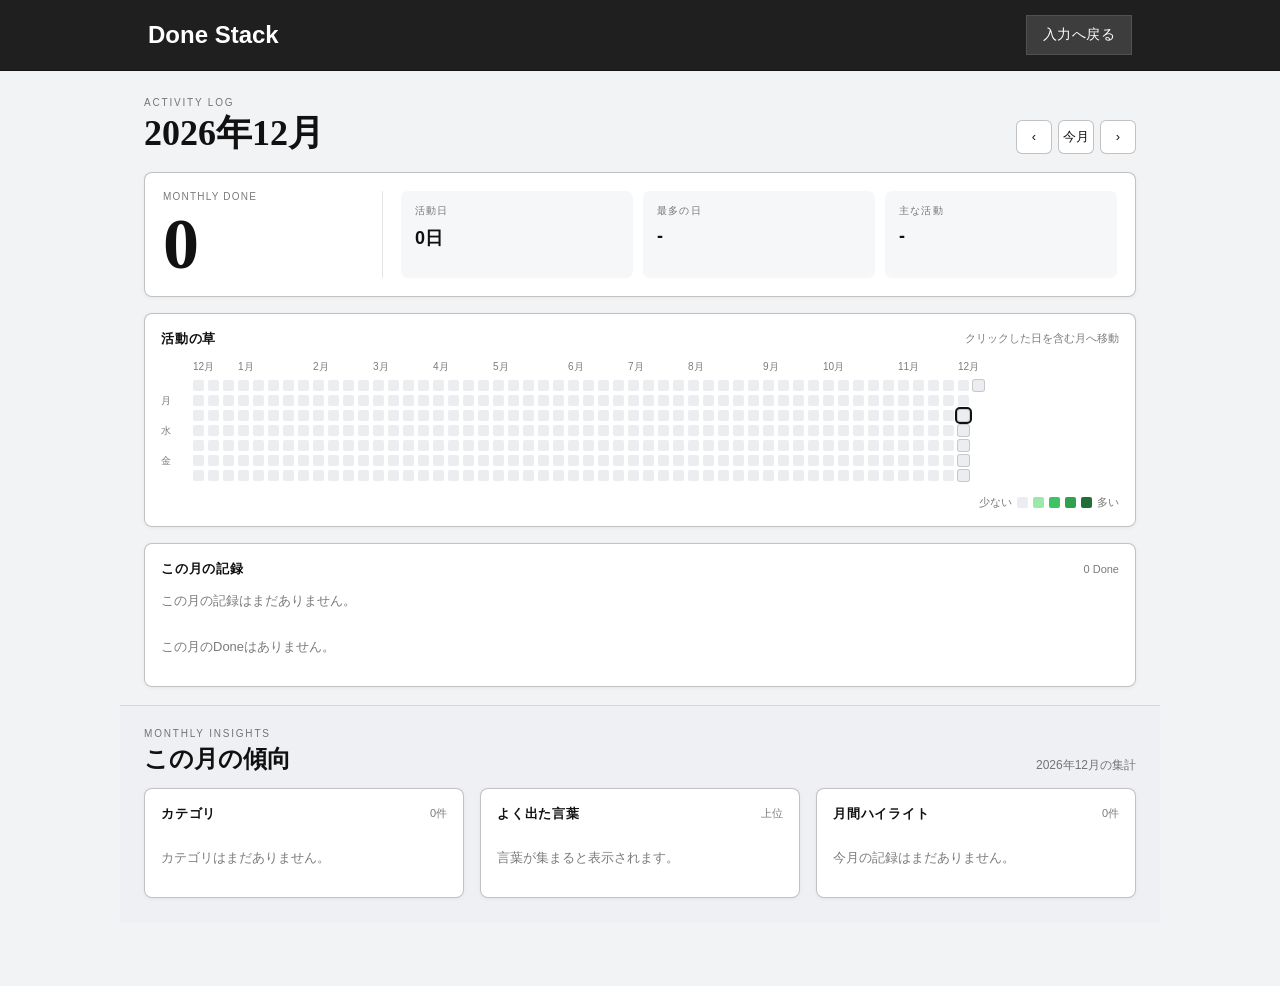
==== history.html @ fb6b640f "活動ログとCSV連携を整備" ====
<!DOCTYPE html>
<html lang="ja">
<head>
  <meta charset="UTF-8">
  <meta name="viewport" content="width=device-width, initial-scale=1.0">
  <title>Done Stack - 活動ログ</title>
  <link rel="stylesheet" href="css/style.css">
</head>
<body>

<header class="app-header">
  <div class="header-inner">
    <a class="header-title header-link" href="index.html">Done Stack</a>
    <a class="menu-btn header-action" href="index.html">入力へ戻る</a>
  </div>
</header>

<main class="app history-app">
  <section class="history-hero">
    <div>
      <div class="history-kicker">Activity Log</div>
      <h1 class="history-title" id="historyMonthTitle">活動ログ</h1>
    </div>
    <div class="month-nav" aria-label="月の切り替え">
      <button class="month-btn" id="prevMonthBtn" type="button" aria-label="前の月">‹</button>
      <button class="month-btn" id="todayMonthBtn" type="button">今月</button>
      <button class="month-btn" id="nextMonthBtn" type="button" aria-label="次の月">›</button>
    </div>
  </section>

  <section class="history-summary" aria-label="月間サマリー">
    <div class="summary-main">
      <div class="summary-label">Monthly Done</div>
      <div class="summary-number" id="monthTotal">0</div>
    </div>
    <div class="summary-grid">
      <div class="summary-item">
        <span class="summary-item-label">活動日</span>
        <strong id="activeDays">0日</strong>
      </div>
      <div class="summary-item">
        <span class="summary-item-label">最多の日</span>
        <strong id="bestDay">-</strong>
      </div>
      <div class="summary-item">
        <span class="summary-item-label">主な活動</span>
        <strong id="topCategory">-</strong>
      </div>
    </div>
  </section>

  <section class="history-panel contribution-panel" aria-label="年間活動グラフ">
    <div class="panel-header">
      <h2>活動の草</h2>
      <span id="contributionRange">直近1年</span>
    </div>
    <div class="contribution-wrap">
      <div class="contribution-week-labels" aria-hidden="true">
        <span></span><span>月</span><span></span><span>水</span><span></span><span>金</span><span></span>
      </div>
      <div class="contribution-board">
        <div class="contribution-months" id="contributionMonths" aria-hidden="true"></div>
        <div class="contribution-graph" id="contributionGraph"></div>
      </div>
    </div>
    <div class="contribution-legend" aria-hidden="true">
      <span>少ない</span>
      <i data-level="0"></i><i data-level="1"></i><i data-level="2"></i><i data-level="3"></i><i data-level="4"></i>
      <span>多い</span>
    </div>
  </section>

  <section class="history-layout">
    <section class="history-panel month-record-panel">
      <div class="panel-header">
        <h2 id="monthRecordTitle">この月の記録</h2>
        <span id="monthRecordCount">0 Done</span>
      </div>
      <p class="day-summary" id="monthRecordSummary">この月に積み上げた活動を日付ごとに表示します。</p>
      <div class="month-record-list" id="monthRecordList"></div>
    </section>
  </section>

  <section class="monthly-scope">
    <div class="scope-header">
      <div>
        <div class="history-kicker">Monthly Insights</div>
        <h2>この月の傾向</h2>
      </div>
      <span id="monthlyScopeLabel">月間集計</span>
    </div>

    <div class="history-insights">
      <div class="history-panel">
        <div class="panel-header">
          <h2>カテゴリ</h2>
          <span id="categoryTotal">0件</span>
        </div>
        <div class="category-list" id="categoryList"></div>
      </div>

      <div class="history-panel">
        <div class="panel-header">
          <h2>よく出た言葉</h2>
          <span>上位</span>
        </div>
        <div class="keyword-list" id="keywordList"></div>
      </div>

      <div class="history-panel">
        <div class="panel-header">
          <h2>月間ハイライト</h2>
          <span id="highlightCount">0件</span>
        </div>
        <div class="highlight-list" id="highlightList"></div>
      </div>
    </div>
  </section>
</main>

<script src="js/storage.js"></script>
<script src="js/history.js"></script>

</body>
</html>
---- css/style.css ----
/* =====================================================
   Done Stack — スタイルシート（ライト / モノトーン）
   ===================================================== */

/* ── カラーパレット ── */
:root {
  --bg:          #f2f3f5;
  --surface-0:   #ffffff;
  --surface-1:   #f6f7f8;
  --surface-2:   #e9ebee;
  --border:      rgba(0,0,0,0.10);
  --border-hi:   rgba(0,0,0,0.24);
  --text:        #111111;
  --text-muted:  rgba(0,0,0,0.52);
  --text-dim:    rgba(0,0,0,0.28);
  --black:       #1f1f1f;
  --grass-0:     #ebedf0;
  --grass-1:     #9be9a8;
  --grass-2:     #40c463;
  --grass-3:     #30a14e;
  --grass-4:     #216e39;
}

/* ── リセット ── */
* {
  margin: 0;
  padding: 0;
  box-sizing: border-box;
}

body {
  background: var(--bg);
  min-height: 100vh;
  font-family: 'Helvetica Neue', Arial, 'Hiragino Kaku Gothic ProN', Meiryo, sans-serif;
  color: var(--text);
  overflow-x: hidden;
}

/* ── ヘッダー ── */
.app-header {
  background: var(--surface-0);
  border-bottom: 1px solid var(--border-hi);
  position: sticky;
  top: 0;
  z-index: 100;
}

.header-inner {
  max-width: 800px;
  margin: 0 auto;
  padding: 0 20px;
  height: 48px;
  display: flex;
  align-items: center;
  justify-content: space-between;
}

.header-title {
  font-size: 13px;
  font-weight: 700;
  letter-spacing: 0.05em;
  color: var(--text);
}

.header-link,
.header-action {
  text-decoration: none;
}

.header-menu { position: relative; }

.menu-btn {
  background: transparent;
  border: 1px solid var(--border-hi);
  border-radius: 6px;
  padding: 6px 12px;
  font-size: 12px;
  color: var(--text-muted);
  cursor: pointer;
  font-family: inherit;
  letter-spacing: 0.03em;
  transition: border-color 0.2s, color 0.2s;
}
.menu-btn:hover { border-color: rgba(0,0,0,0.3); color: var(--text); }

.menu-dropdown {
  display: none;
  position: absolute;
  right: 0;
  top: calc(100% + 6px);
  background: var(--surface-0);
  border: 1px solid var(--border-hi);
  border-radius: 8px;
  box-shadow: 0 4px 16px rgba(0,0,0,0.10);
  min-width: 160px;
  z-index: 200;
  overflow: hidden;
}
.menu-dropdown.open { display: block; }

.menu-item {
  display: block;
  width: 100%;
  padding: 10px 16px;
  background: transparent;
  border: none;
  text-align: left;
  font-size: 13px;
  color: var(--text);
  cursor: pointer;
  font-family: inherit;
  letter-spacing: 0.02em;
  transition: background 0.15s;
  text-decoration: none;
}
.menu-item:hover { background: var(--surface-1); }

/* ── メインレイアウト ── */
.app {
  max-width: 800px;
  margin: 0 auto;
  padding: 24px 20px 80px;
}

/* ── ステージ（キャラクター + カウンター） ── */
.stage {
  display: grid;
  grid-template-columns: 1fr auto 1fr;
  align-items: end;
  gap: 16px;
  margin-bottom: 28px;
  min-height: 330px;
  position: relative;
}

.char-col {
  display: flex;
  flex-direction: column;
  align-items: center;
  gap: 10px;
}

/* ── 吹き出し ── */
.bubble {
  background: var(--surface-0);
  border: 1px solid var(--border-hi);
  border-radius: 10px;
  padding: 9px 13px;
  font-size: 11.5px;
  line-height: 1.55;
  text-align: center;
  max-width: 180px;
  min-height: 42px;
  display: flex;
  align-items: center;
  justify-content: center;
  position: relative;
  color: var(--text-muted);
  letter-spacing: 0.02em;
  box-shadow: 0 1px 4px rgba(0,0,0,0.06);
  white-space: pre-line;
}

.bubble::after {
  content: '';
  position: absolute;
  bottom: -7px;
  left: 50%;
  transform: translateX(-50%);
  border: 7px solid transparent;
  border-top-width: 7px;
  border-bottom: 0;
  border-top-color: var(--border-hi);
}

.mascot-bubble { font-style: italic; }

.maid-bubble {
  position: absolute;
  right: 33%;
  top: 65px;
  width: 220px;
  max-width: 220px;
  min-height: 42px;
}

.maid-bubble::after {
  top: 14px;
  bottom: auto;
  left: 100%;
  transform: none;
  border: 7px solid transparent;
  border-right: 0;
  border-left-color: var(--border-hi);
}

.bubble-spinner {
  display: block;
  width: 16px;
  height: 16px;
  border: 2px solid rgba(0,0,0,0.12);
  border-top-color: rgba(0,0,0,0.45);
  border-radius: 50%;
  animation: spin 0.7s linear infinite;
}
@keyframes spin { to { transform: rotate(360deg); } }

.bubble.pop { animation: bubblePop 0.35s ease; }

@keyframes bubblePop {
  0%   { transform: scale(0.92); opacity: 0; }
  65%  { transform: scale(1.03); }
  100% { transform: scale(1); opacity: 1; }
}

/* ── キャラクター画像 ── */
.char-img {
  display: block;
  width: auto;
  max-width: 100%;
  object-fit: contain;
  filter: drop-shadow(0 4px 10px rgba(0,0,0,0.10));
  transition: transform 0.3s;
}

.mascot-img {
  height: 150px;
}

.maid-img {
  height: 260px;
}

.maid-avatar {
  position: relative;
  width: fit-content;
}

/* ── カウンター ── */
.counter-col {
  display: flex;
  flex-direction: column;
  align-items: center;
  gap: 2px;
  padding-bottom: 12px;
}

.counter-label {
  font-size: 9px;
  letter-spacing: 4px;
  color: var(--text-muted);
  text-transform: uppercase;
  margin-bottom: 0;
}

.counter-num {
  font-family: Georgia, 'Times New Roman', 'Yu Mincho', 'YuMincho', 'Hiragino Mincho ProN', serif;
  font-size: 92px;
  font-weight: 700;
  line-height: 1;
  padding-bottom: 10px;
  min-width: 120px;
  text-align: center;
  background: linear-gradient(160deg, #111111 20%, #888888 100%);
  -webkit-background-clip: text;
  -webkit-text-fill-color: transparent;
  background-clip: text;
  transition: transform 0.35s cubic-bezier(0.34, 1.56, 0.64, 1);
}

.counter-num.bump { transform: scale(1.24); }

/* ── 入力エリア ── */
.input-wrap {
  margin-bottom: 20px;
}

.input-hint {
  font-size: 10px;
  color: var(--text-muted);
  letter-spacing: 2px;
  text-transform: uppercase;
  margin-bottom: 10px;
}

.input-row {
  display: flex;
  gap: 10px;
}

.done-input {
  flex: 1;
  background: var(--surface-0);
  border: 1px solid var(--border-hi);
  border-radius: 8px;
  padding: 10px 16px;
  font-size: 14px;
  color: var(--text);
  font-family: inherit;
  outline: none;
  transition: border-color 0.25s, box-shadow 0.25s;
  box-shadow: 0 1px 3px rgba(0,0,0,0.04);
}
.done-input::placeholder { color: var(--text-muted); }
.done-input:focus {
  border-color: rgba(0,0,0,0.3);
  box-shadow: 0 0 0 3px rgba(0,0,0,0.06);
}

.done-btn {
  background: var(--black);
  border: none;
  border-radius: 8px;
  padding: 0px 10px;
  margin: 1px 0;
  font-size: 21px;
  font-weight: 700;
  color: #f5f5f3;
  cursor: pointer;
  font-family: inherit;
  white-space: nowrap;
  letter-spacing: 0.05em;
  transition: background 0.2s, transform 0.15s;
}
.done-btn:hover    { background: #2a2a2a; transform: translateY(-1px); }
.done-btn:active   { transform: translateY(0); background: #000000; }
.done-btn:disabled { opacity: 0.35; cursor: not-allowed; transform: none; }

/* ── Doneリスト ── */
.list-wrap {
  background: transparent;
}

.list-header {
  display: flex;
  align-items: center;
  justify-content: space-between;
  margin-bottom: 12px;
  padding-bottom: 10px;
  border-bottom: 1px solid var(--border-hi);
}

.list-title { font-size: 10px; color: var(--text-muted); letter-spacing: 2px; text-transform: uppercase; }
.list-count { font-size: 10px; color: var(--text-dim); letter-spacing: 1px; }

.done-list {
  display: flex;
  flex-direction: column;
  gap: 0;
  padding-right: 4px;
}
.done-list::-webkit-scrollbar       { width: 2px; }
.done-list::-webkit-scrollbar-thumb { background: rgba(0,0,0,0.12); border-radius: 2px; }

.done-item {
  background: transparent;
  border-bottom: 1px solid var(--border);
  border-radius: 0;
  padding: 12px 6px;
  cursor: pointer;
  display: flex;
  align-items: center;
  gap: 14px;
  transition: background 0.15s, padding-left 0.15s;
}
.done-item:last-child { border-bottom: none; }
.done-item:hover {
  background: var(--surface-0);
  padding-left: 12px;
  border-radius: 6px;
  border-bottom-color: transparent;
}

.item-num  { font-size: 11px; color: var(--text-dim); min-width: 28px; font-variant-numeric: tabular-nums; }
.item-body { flex: 1; min-width: 0; }
.item-text { font-size: 14px; color: var(--text); white-space: nowrap; overflow: hidden; text-overflow: ellipsis; }
.item-date { font-size: 11px; color: var(--text-muted); margin-top: 3px; }

.item-edit-hint {
  font-size: 11px;
  color: var(--text-muted);
  opacity: 0;
  transition: opacity 0.15s;
  white-space: nowrap;
}
.done-item:hover .item-edit-hint { opacity: 1; }

.done-item.new-item { animation: slideIn 0.35s ease; }

@keyframes slideIn {
  from { opacity: 0; transform: translateX(-12px); }
  to   { opacity: 1; transform: translateX(0); }
}

.pagination {
  display: flex;
  align-items: center;
  justify-content: center;
  gap: 8px;
  padding: 14px 0 18px;
}

.pagination[hidden] {
  display: none;
}

.page-btn {
  background: var(--surface-0);
  border: 1px solid var(--border-hi);
  border-radius: 0;
  color: var(--text);
  cursor: pointer;
  font-family: inherit;
  font-size: 13px;
  padding: 7px 12px;
}

.page-btn:hover:not(:disabled) {
  background: var(--surface-1);
}

.page-btn:disabled {
  color: var(--text-dim);
  cursor: not-allowed;
}

.page-info {
  color: var(--text-muted);
  font-size: 12px;
  min-width: 56px;
  text-align: center;
}

.empty-state {
  text-align: center;
  color: var(--text-dim);
  font-size: 13px;
  padding: 36px 0;
  letter-spacing: 0.03em;
}

/* ── 編集モーダル ── */
.modal-bg {
  display: none;
  position: fixed;
  inset: 0;
  background: rgba(0,0,0,0.3);
  backdrop-filter: blur(6px);
  z-index: 200;
  align-items: center;
  justify-content: center;
}
.modal-bg.open { display: flex; }

.modal {
  background: var(--surface-0);
  border: 1px solid var(--border-hi);
  border-radius: 12px;
  padding: 28px;
  width: 92%;
  max-width: 460px;
  box-shadow: 0 16px 48px rgba(0,0,0,0.14);
}

.modal-title { font-size: 10px; color: var(--text-muted); letter-spacing: 2px; text-transform: uppercase; margin-bottom: 14px; }
.modal-date  { font-size: 11px; color: var(--text-muted); margin-bottom: 12px; }

.modal-textarea {
  width: 100%;
  background: var(--surface-1);
  border: 1px solid var(--border-hi);
  border-radius: 8px;
  padding: 12px 14px;
  font-size: 14px;
  color: var(--text);
  font-family: inherit;
  outline: none;
  resize: vertical;
  min-height: 80px;
  margin-bottom: 18px;
}
.modal-textarea:focus { border-color: rgba(0,0,0,0.3); }

.modal-btns { display: flex; gap: 8px; align-items: center; }

.btn-del {
  background: transparent;
  border: 1px solid rgba(200,0,0,0.2);
  border-radius: 6px;
  padding: 8px 14px;
  color: rgba(180,0,0,0.55);
  cursor: pointer;
  font-family: inherit;
  font-size: 12px;
  margin-right: auto;
  transition: border-color 0.2s, color 0.2s;
}
.btn-del:hover { border-color: rgba(200,0,0,0.45); color: rgba(180,0,0,0.9); }

.btn-cancel {
  background: transparent;
  border: 1px solid var(--border-hi);
  border-radius: 6px;
  padding: 8px 16px;
  color: var(--text-muted);
  cursor: pointer;
  font-family: inherit;
  font-size: 12px;
  transition: border-color 0.2s;
}
.btn-cancel:hover { border-color: rgba(0,0,0,0.3); }

.btn-save {
  background: var(--black);
  border: none;
  border-radius: 6px;
  padding: 8px 20px;
  color: #f5f5f3;
  cursor: pointer;
  font-family: inherit;
  font-size: 12px;
  font-weight: 700;
  transition: background 0.2s;
}
.btn-save:hover { background: #2a2a2a; }

/* ── パーティクル ── */
.particle {
  position: fixed;
  pointer-events: none;
  z-index: 300;
  font-size: 16px;
  color: var(--text-muted);
  animation: particleUp 1.2s ease-out forwards;
}

@keyframes particleUp {
  0%   { opacity: 0.8; transform: translateY(0) scale(1) rotate(0deg); }
  100% { opacity: 0;   transform: translateY(-80px) scale(0.3) rotate(160deg); }
}

/* ── マイルストーントースト ── */
.toast {
  position: fixed;
  top: 20px;
  left: 50%;
  transform: translateX(-50%) translateY(-70px);
  background: var(--black);
  color: #f5f5f3;
  border-radius: 8px;
  padding: 10px 22px;
  font-weight: 700;
  font-size: 13px;
  letter-spacing: 0.04em;
  z-index: 400;
  transition: transform 0.45s cubic-bezier(0.34, 1.56, 0.64, 1);
  box-shadow: 0 8px 24px rgba(0,0,0,0.2);
  white-space: nowrap;
}
.toast.show { transform: translateX(-50%) translateY(0); }

/* ── メモアプリ風レイアウト調整 ── */
.app-header {
  background: #1f1f1f;
  border-bottom: 1px solid #151515;
}

.header-inner {
  max-width: 1040px;
  height: 70px;
  padding: 0 28px;
}

.header-title {
  color: #ffffff;
  font-size: 24px;
  letter-spacing: 0;
}

.menu-btn {
  background: #3d3d3d;
  border: 1px solid rgba(255,255,255,0.10);
  border-radius: 0;
  color: #ffffff;
  font-size: 14px;
  padding: 10px 16px;
}

.menu-btn:hover {
  border-color: rgba(255,255,255,0.35);
  color: #ffffff;
}

.app {
  max-width: 1040px;
  padding: 0 24px 64px;
}

.stage {
  background: #eef0f3;
  gap: 26px;
  margin: 0 -24px;
  min-height: 245px;
  padding: 34px 80px 18px;
}

.bubble {
  border-radius: 4px;
  box-shadow: none;
  padding: 8px 11px;
}

.maid-bubble {
  right: 29%;
  top: 42px;
}

.mascot-img {
  height: 120px;
}

.maid-img {
  height: 205px;
}

.counter-col {
  padding-bottom: 20px;
}

.counter-label {
  font-size: 18px;
  letter-spacing: 0.18em;
  order: 2;
  margin-top: 8px;
}

.counter-num {
  font-size: 88px;
  order: 1;
  padding-bottom: 8px;
}

.input-wrap {
  background: #eef0f3;
  margin: 0 -24px;
  padding: 10px 24px 36px;
}

.input-hint {
  display: none;
}

.input-row {
  max-width: 560px;
  margin: 0 auto;
}

.done-input {
  border-radius: 0;
  font-size: 18px;
  padding: 11px 14px;
}

.done-btn {
  border: 1px solid #111111;
  border-radius: 0;
  color: #ffffff;
  font-size: 16px;
  font-weight: 500;
  margin: 0;
  padding: 0 22px;
}

.list-wrap {
  background: var(--surface-0);
  border-radius: 8px 8px 0 0;
  margin: 0 -24px;
  padding: 28px 24px 0;
}

.list-header {
  border-bottom: none;
  margin-bottom: 10px;
  padding-bottom: 8px;
}

.list-title {
  color: var(--text);
  font-size: 28px;
  font-weight: 700;
  letter-spacing: 0;
  text-transform: none;
}

.done-list {
  padding-right: 0;
}

.done-item {
  background: var(--surface-0);
  padding: 7px 6px;
}

.done-item:hover {
  background: #f7f8f9;
  border-bottom-color: var(--border);
  border-radius: 0;
  padding-left: 10px;
}

.item-num {
  color: var(--text-muted);
  font-size: 12px;
  min-width: 44px;
  text-align: right;
}

.item-date {
  margin-top: 1px;
}

/* ── 履歴ページ ── */
.history-app {
  padding-top: 26px;
}

.history-hero {
  display: flex;
  align-items: flex-end;
  justify-content: space-between;
  gap: 16px;
  margin-bottom: 18px;
}

.history-kicker {
  color: var(--text-muted);
  font-size: 10px;
  letter-spacing: 0.18em;
  margin-bottom: 6px;
  text-transform: uppercase;
}

.history-title {
  font-family: Georgia, 'Times New Roman', 'Yu Mincho', 'YuMincho', 'Hiragino Mincho ProN', serif;
  font-size: 36px;
  line-height: 1.1;
  font-weight: 700;
}

.month-nav {
  display: flex;
  align-items: center;
  gap: 6px;
}

.month-btn {
  min-width: 36px;
  height: 34px;
  border: 1px solid var(--border-hi);
  border-radius: 6px;
  background: var(--surface-0);
  color: var(--text);
  cursor: pointer;
  font-family: inherit;
  font-size: 13px;
}

.month-btn:hover {
  border-color: rgba(0,0,0,0.3);
  background: var(--surface-1);
}

.history-summary,
.history-panel {
  background: var(--surface-0);
  border: 1px solid var(--border-hi);
  border-radius: 8px;
  box-shadow: 0 1px 4px rgba(0,0,0,0.05);
}

.history-summary {
  display: grid;
  grid-template-columns: 220px 1fr;
  gap: 18px;
  align-items: stretch;
  padding: 18px;
  margin-bottom: 16px;
}

.contribution-panel {
  margin-bottom: 16px;
}

.contribution-wrap {
  display: grid;
  grid-template-columns: 24px 1fr;
  gap: 8px;
  overflow-x: auto;
  padding-bottom: 4px;
}

.contribution-week-labels {
  display: grid;
  grid-template-rows: repeat(7, 11px);
  gap: 4px;
  color: var(--text-muted);
  font-size: 10px;
  line-height: 11px;
  padding-top: 20px;
}

.contribution-board {
  min-width: max-content;
}

.contribution-months {
  display: grid;
  grid-auto-flow: column;
  grid-auto-columns: 11px;
  gap: 4px;
  height: 16px;
  margin-bottom: 4px;
}

.contribution-months span {
  color: var(--text-muted);
  font-size: 10px;
  white-space: nowrap;
}

.contribution-graph {
  display: grid;
  grid-auto-flow: column;
  grid-template-rows: repeat(7, 11px);
  grid-auto-columns: 11px;
  gap: 4px;
  width: max-content;
}

.contribution-cell {
  width: 11px;
  height: 11px;
  border: 0;
  border-radius: 2px;
  background: var(--grass-0);
  cursor: pointer;
  padding: 0;
}

.contribution-cell:hover {
  outline: 1px solid rgba(0,0,0,0.55);
  outline-offset: 1px;
}

.contribution-cell.in-month {
  box-shadow: 0 0 0 1px rgba(0,0,0,0.22);
}

.contribution-cell.selected {
  outline: 2px solid #111111;
  outline-offset: 1px;
}

.contribution-cell[data-level="0"],
.contribution-legend i[data-level="0"] { background: var(--grass-0); }
.contribution-cell[data-level="1"],
.contribution-legend i[data-level="1"] { background: var(--grass-1); }
.contribution-cell[data-level="2"],
.contribution-legend i[data-level="2"] { background: var(--grass-2); }
.contribution-cell[data-level="3"],
.contribution-legend i[data-level="3"] { background: var(--grass-3); }
.contribution-cell[data-level="4"],
.contribution-legend i[data-level="4"] { background: var(--grass-4); }

.contribution-legend {
  display: flex;
  align-items: center;
  justify-content: flex-end;
  gap: 5px;
  color: var(--text-muted);
  font-size: 11px;
  margin-top: 10px;
}

.contribution-legend i {
  display: block;
  width: 11px;
  height: 11px;
  border-radius: 2px;
}

.summary-main {
  border-right: 1px solid var(--border);
  padding-right: 18px;
}

.summary-label,
.summary-item-label {
  display: block;
  color: var(--text-muted);
  font-size: 10px;
  letter-spacing: 0.12em;
  text-transform: uppercase;
}

.summary-number {
  font-family: Georgia, 'Times New Roman', 'Yu Mincho', 'YuMincho', 'Hiragino Mincho ProN', serif;
  font-size: 72px;
  font-weight: 700;
  line-height: 0.95;
  margin-top: 8px;
}

.summary-grid {
  display: grid;
  grid-template-columns: repeat(3, minmax(0, 1fr));
  gap: 10px;
}

.summary-item {
  background: var(--surface-1);
  border-radius: 7px;
  padding: 13px 14px;
}

.summary-item strong {
  display: block;
  margin-top: 8px;
  font-size: 18px;
}

.history-layout {
  display: block;
}

.history-insights {
  display: grid;
  grid-template-columns: repeat(3, minmax(0, 1fr));
  gap: 16px;
}

.monthly-scope {
  background: #eef0f3;
  border-top: 1px solid var(--border);
  margin: 18px -24px 0;
  padding: 22px 24px 24px;
}

.scope-header {
  display: flex;
  align-items: flex-end;
  justify-content: space-between;
  gap: 16px;
  margin-bottom: 14px;
}

.scope-header h2 {
  font-size: 24px;
  line-height: 1.2;
}

.scope-header span {
  color: var(--text-muted);
  font-size: 12px;
}

.history-panel {
  padding: 16px;
}

.panel-header {
  display: flex;
  align-items: center;
  justify-content: space-between;
  gap: 12px;
  margin-bottom: 12px;
}

.panel-header h2 {
  font-size: 13px;
  letter-spacing: 0.06em;
}

.panel-header span {
  color: var(--text-muted);
  font-size: 11px;
  white-space: nowrap;
}

.calendar-weekdays,
.activity-calendar {
  display: grid;
  grid-template-columns: repeat(7, minmax(0, 1fr));
  gap: 6px;
}

.calendar-weekdays {
  margin-bottom: 6px;
}

.calendar-weekdays span {
  color: var(--text-muted);
  font-size: 10px;
  text-align: center;
}

.calendar-empty,
.calendar-day {
  aspect-ratio: 1 / 1;
}

.calendar-day {
  border: 1px solid var(--border);
  border-radius: 6px;
  background: var(--surface-1);
  color: var(--text);
  cursor: pointer;
  display: flex;
  flex-direction: column;
  align-items: center;
  justify-content: center;
  gap: 3px;
  font-family: inherit;
  min-width: 0;
}

.calendar-day span {
  font-size: 12px;
}

.calendar-day strong {
  color: rgba(0,0,0,0.48);
  font-size: 10px;
  min-height: 11px;
}

.calendar-day[data-level="1"] { background: #f1eee8; }
.calendar-day[data-level="2"] { background: #e1ddd2; }
.calendar-day[data-level="3"] { background: #c8c2b4; }
.calendar-day[data-level="4"] { background: #a9a292; color: #fff; }
.calendar-day[data-level="4"] strong { color: rgba(255,255,255,0.78); }

.calendar-day.today {
  border-color: rgba(0,0,0,0.36);
}

.calendar-day.selected {
  outline: 2px solid #111111;
  outline-offset: 2px;
}

.day-summary {
  color: var(--text-muted);
  font-size: 13px;
  line-height: 1.7;
  margin-bottom: 12px;
}

.month-record-list,
.day-list,
.category-list,
.highlight-list {
  display: flex;
  flex-direction: column;
  gap: 10px;
}

.month-record-day {
  border-top: 1px solid var(--border);
  padding-top: 14px;
}

.month-record-day:first-child {
  border-top: none;
  padding-top: 0;
}

.month-record-day h3 {
  font-size: 14px;
  margin-bottom: 8px;
}

.month-record-entry {
  padding: 8px 0 8px 12px;
  border-left: 2px solid var(--border);
}

.month-record-entry + .month-record-entry {
  border-top: 1px solid var(--border);
}

.day-entry,
.highlight-entry {
  border-top: 1px solid var(--border);
  padding-top: 10px;
}

.day-entry:first-child,
.highlight-entry:first-child {
  border-top: none;
  padding-top: 0;
}

.day-entry-meta {
  display: flex;
  align-items: center;
  gap: 8px;
  margin-bottom: 5px;
}

.day-entry-meta time,
.highlight-entry time {
  color: var(--text-muted);
  font-size: 11px;
}

.day-entry-meta span,
.keyword-chip {
  background: var(--surface-1);
  border: 1px solid var(--border);
  border-radius: 999px;
  color: var(--text-muted);
  font-size: 11px;
  padding: 3px 8px;
}

.day-entry p,
.month-record-entry p,
.highlight-entry p {
  font-size: 13px;
  line-height: 1.65;
}

.category-row-top {
  display: flex;
  align-items: center;
  justify-content: space-between;
  font-size: 13px;
  margin-bottom: 6px;
}

.category-bar {
  height: 6px;
  background: var(--surface-1);
  border-radius: 999px;
  overflow: hidden;
}

.category-bar span {
  display: block;
  height: 100%;
  background: #2f2f2f;
  border-radius: inherit;
}

.keyword-list {
  display: flex;
  flex-wrap: wrap;
  gap: 8px;
}

.keyword-chip strong {
  color: var(--text);
  margin-left: 3px;
}

.history-empty {
  color: var(--text-muted);
  font-size: 13px;
  line-height: 1.7;
  padding: 12px 0;
}

/* ── LLM ステータス ── */
.llm-status {
  display: flex;
  align-items: center;
  gap: 5px;
  margin-top: 6px;
  justify-content: flex-end;
}
.llm-dot {
  width: 7px;
  height: 7px;
  border-radius: 50%;
  flex-shrink: 0;
  transition: background 0.4s;
}
.llm-label {
  font-size: 11px;
  letter-spacing: 0.03em;
  opacity: 0.6;
  transition: color 0.4s;
}
.llm-status[data-state="checking"] .llm-dot  { background: #aaa; }
.llm-status[data-state="checking"] .llm-label { color: #aaa; }
.llm-status[data-state="on"]       .llm-dot  { background: #4caf50; }
.llm-status[data-state="on"]       .llm-label { color: #4caf50; opacity: 0.8; }
.llm-status[data-state="off"]      .llm-dot  { background: #999; }
.llm-status[data-state="off"]      .llm-label { color: #999; }

/* ── レスポンシブ ── */
@media (max-width: 560px) {
  .header-inner {
    height: 58px;
    padding: 0 16px;
  }

  .header-title {
    font-size: 19px;
  }

  .app {
    padding: 0 14px 48px;
  }

  .stage {
    gap: 8px;
    margin: 0 -14px;
    min-height: 178px;
    padding: 24px 14px 12px;
  }

  .counter-num { font-size: 68px; }
  .bubble { max-width: 130px; font-size: 10.5px; }
  .mascot-img { height: 92px; }
  .maid-img { height: 132px; }

  .counter-label {
    font-size: 13px;
  }

  .maid-bubble {
    right: 20%;
    top: 28px;
    width: 160px;
  }

  .input-wrap,
  .list-wrap {
    margin-left: -14px;
    margin-right: -14px;
  }

  .input-row {
    max-width: none;
  }

  .done-input {
    font-size: 15px;
    min-width: 0;
  }

  .done-btn {
    padding: 0 14px;
  }

  .list-title {
    font-size: 22px;
  }

  .history-hero {
    align-items: flex-start;
    flex-direction: column;
  }

  .history-title {
    font-size: 30px;
  }

  .history-summary,
  .history-layout,
  .history-insights {
    grid-template-columns: 1fr;
  }

  .monthly-scope {
    margin-left: -14px;
    margin-right: -14px;
    padding: 20px 14px 22px;
  }

  .scope-header {
    align-items: flex-start;
    flex-direction: column;
    gap: 8px;
  }

  .history-summary {
    padding: 14px;
  }

  .summary-main {
    border-right: none;
    border-bottom: 1px solid var(--border);
    padding-right: 0;
    padding-bottom: 12px;
  }

  .summary-grid {
    grid-template-columns: 1fr;
  }

  .summary-number {
    font-size: 58px;
  }

  .contribution-wrap {
    grid-template-columns: 20px 1fr;
  }
}
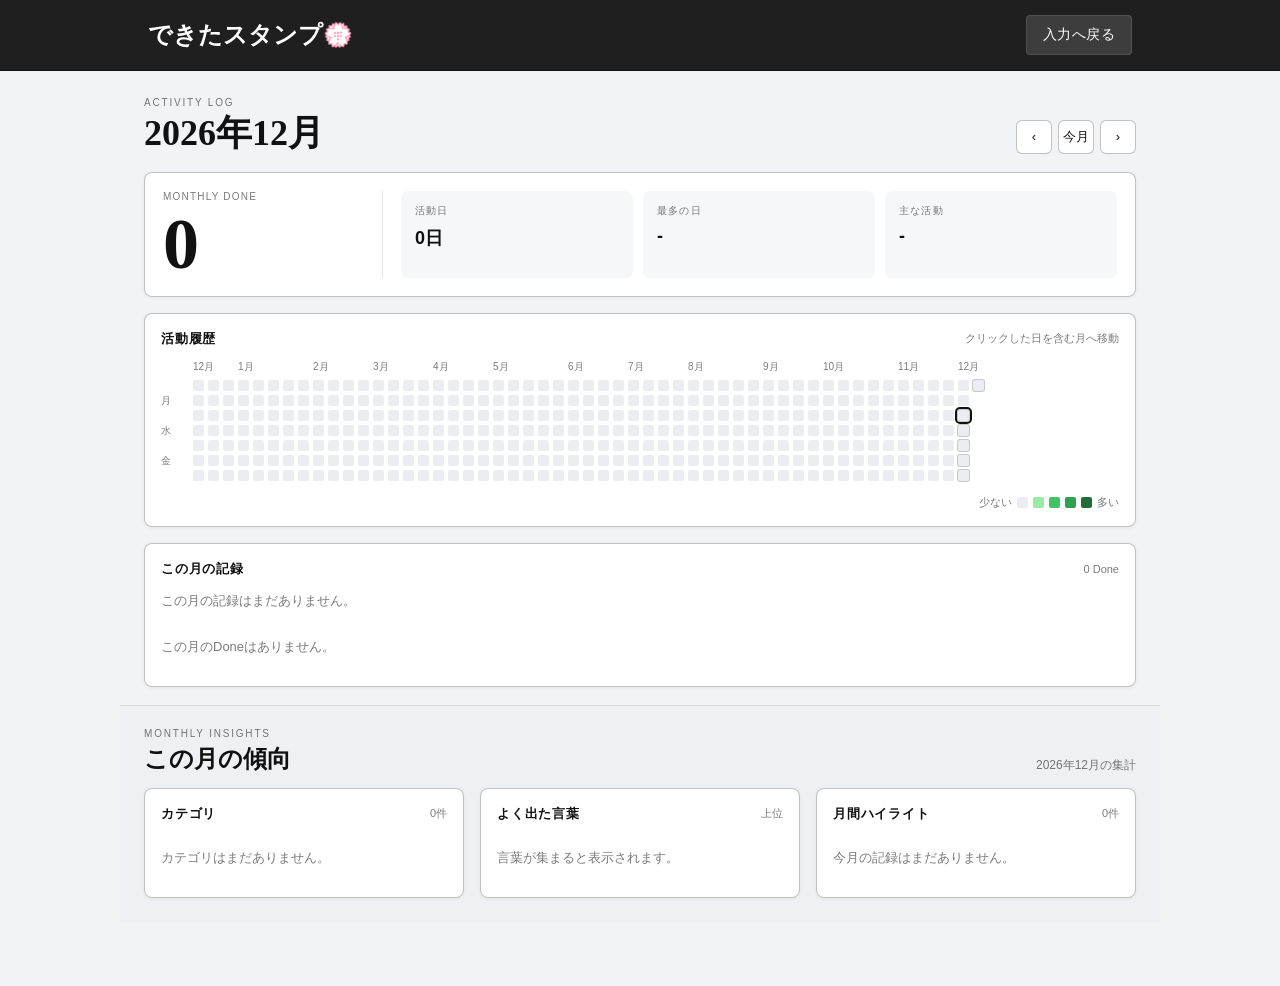
==== commit cea0bb4b: "紹介ページとキャラクター設定を更新" ====
--- a/history.html
+++ b/history.html
@@ -2,16 +2,24 @@
 <html lang="ja">
 <head>
   <meta charset="UTF-8">
-  <meta name="viewport" content="width=device-width, initial-scale=1.0">
-  <title>Done Stack - 活動ログ</title>
+  <meta name="viewport" content="width=device-width, initial-scale=1.0, viewport-fit=cover">
+  <meta http-equiv="Content-Security-Policy" content="default-src 'self'; script-src 'self' https://accounts.google.com https://apis.google.com https://content.googleapis.com; connect-src 'self' http://localhost:11434 http://127.0.0.1:11434 https://accounts.google.com https://apis.google.com https://www.googleapis.com https://content.googleapis.com; img-src 'self' data:; style-src 'self' 'unsafe-inline'; manifest-src 'self'; worker-src 'self'; frame-src https://accounts.google.com https://content.googleapis.com; object-src 'none'; base-uri 'self'; form-action 'self';">
+  <title data-i18n="historyPageTitle">できたスタンプ💮 - 活動ログ</title>
+  <meta name="theme-color" content="#1f1f1f">
+  <meta name="mobile-web-app-capable" content="yes">
+  <meta name="apple-mobile-web-app-capable" content="yes">
+  <meta name="apple-mobile-web-app-title" content="できたスタンプ💮">
+  <meta name="apple-mobile-web-app-status-bar-style" content="black-translucent">
+  <link rel="manifest" href="manifest.json">
+  <link rel="apple-touch-icon" href="img/icons/apple-touch-icon.png">
   <link rel="stylesheet" href="css/style.css">
 </head>
 <body>
 
 <header class="app-header">
   <div class="header-inner">
-    <a class="header-title header-link" href="index.html">Done Stack</a>
-    <a class="menu-btn header-action" href="index.html">入力へ戻る</a>
+    <a class="header-title header-link" href="index.html" data-i18n="appName">できたスタンプ💮</a>
+    <a class="menu-btn header-action" href="index.html" data-i18n="backToInput">入力へ戻る</a>
   </div>
 </header>
 
@@ -19,31 +27,31 @@
   <section class="history-hero">
     <div>
       <div class="history-kicker">Activity Log</div>
-      <h1 class="history-title" id="historyMonthTitle">活動ログ</h1>
+      <h1 class="history-title" id="historyMonthTitle" data-i18n="activityLog">活動ログ</h1>
     </div>
     <div class="month-nav" aria-label="月の切り替え">
-      <button class="month-btn" id="prevMonthBtn" type="button" aria-label="前の月">‹</button>
-      <button class="month-btn" id="todayMonthBtn" type="button">今月</button>
-      <button class="month-btn" id="nextMonthBtn" type="button" aria-label="次の月">›</button>
+      <button class="month-btn" id="prevMonthBtn" type="button" aria-label="前の月" data-i18n-aria-label="prevMonth">‹</button>
+      <button class="month-btn" id="todayMonthBtn" type="button" data-i18n="thisMonth">今月</button>
+      <button class="month-btn" id="nextMonthBtn" type="button" aria-label="次の月" data-i18n-aria-label="nextMonth">›</button>
     </div>
   </section>
 
   <section class="history-summary" aria-label="月間サマリー">
     <div class="summary-main">
-      <div class="summary-label">Monthly Done</div>
+      <div class="summary-label" data-i18n="monthlyDone">Monthly Done</div>
       <div class="summary-number" id="monthTotal">0</div>
     </div>
     <div class="summary-grid">
       <div class="summary-item">
-        <span class="summary-item-label">活動日</span>
+        <span class="summary-item-label" data-i18n="activeDays">活動日</span>
         <strong id="activeDays">0日</strong>
       </div>
       <div class="summary-item">
-        <span class="summary-item-label">最多の日</span>
+        <span class="summary-item-label" data-i18n="bestDay">最多の日</span>
         <strong id="bestDay">-</strong>
       </div>
       <div class="summary-item">
-        <span class="summary-item-label">主な活動</span>
+        <span class="summary-item-label" data-i18n="topCategory">主な活動</span>
         <strong id="topCategory">-</strong>
       </div>
     </div>
@@ -51,8 +59,8 @@
 
   <section class="history-panel contribution-panel" aria-label="年間活動グラフ">
     <div class="panel-header">
-      <h2>活動の草</h2>
-      <span id="contributionRange">直近1年</span>
+      <h2 data-i18n="contribution">活動履歴</h2>
+      <span id="contributionRange" data-i18n="recentYear">直近1年</span>
     </div>
     <div class="contribution-wrap">
       <div class="contribution-week-labels" aria-hidden="true">
@@ -64,19 +72,19 @@
       </div>
     </div>
     <div class="contribution-legend" aria-hidden="true">
-      <span>少ない</span>
+      <span data-i18n="less">少ない</span>
       <i data-level="0"></i><i data-level="1"></i><i data-level="2"></i><i data-level="3"></i><i data-level="4"></i>
-      <span>多い</span>
+      <span data-i18n="more">多い</span>
     </div>
   </section>
 
   <section class="history-layout">
     <section class="history-panel month-record-panel">
       <div class="panel-header">
-        <h2 id="monthRecordTitle">この月の記録</h2>
+        <h2 id="monthRecordTitle" data-i18n="thisMonthRecords">この月の記録</h2>
         <span id="monthRecordCount">0 Done</span>
       </div>
-      <p class="day-summary" id="monthRecordSummary">この月に積み上げた活動を日付ごとに表示します。</p>
+      <p class="day-summary" id="monthRecordSummary" data-i18n="monthRecordSummary">この月に積み上げた活動を日付ごとに表示します。</p>
       <div class="month-record-list" id="monthRecordList"></div>
     </section>
   </section>
@@ -84,16 +92,16 @@
   <section class="monthly-scope">
     <div class="scope-header">
       <div>
-        <div class="history-kicker">Monthly Insights</div>
-        <h2>この月の傾向</h2>
+        <div class="history-kicker" data-i18n="monthlyInsights">Monthly Insights</div>
+        <h2 data-i18n="thisMonthTrends">この月の傾向</h2>
       </div>
-      <span id="monthlyScopeLabel">月間集計</span>
+      <span id="monthlyScopeLabel" data-i18n="monthlyScope">月間集計</span>
     </div>
 
     <div class="history-insights">
       <div class="history-panel">
         <div class="panel-header">
-          <h2>カテゴリ</h2>
+          <h2 data-i18n="category">カテゴリ</h2>
           <span id="categoryTotal">0件</span>
         </div>
         <div class="category-list" id="categoryList"></div>
@@ -101,15 +109,15 @@
 
       <div class="history-panel">
         <div class="panel-header">
-          <h2>よく出た言葉</h2>
-          <span>上位</span>
+          <h2 data-i18n="keywords">よく出た言葉</h2>
+          <span data-i18n="top">上位</span>
         </div>
         <div class="keyword-list" id="keywordList"></div>
       </div>
 
       <div class="history-panel">
         <div class="panel-header">
-          <h2>月間ハイライト</h2>
+          <h2 data-i18n="highlights">月間ハイライト</h2>
           <span id="highlightCount">0件</span>
         </div>
         <div class="highlight-list" id="highlightList"></div>
@@ -119,6 +127,8 @@
 </main>
 
 <script src="js/storage.js"></script>
+<script src="js/i18n.js"></script>
+<script src="js/pwa.js"></script>
 <script src="js/history.js"></script>
 
 </body>
--- a/css/style.css
+++ b/css/style.css
@@ -11,6 +11,7 @@
   --border:      rgba(0,0,0,0.10);
   --border-hi:   rgba(0,0,0,0.24);
   --text:        #111111;
+  --text-sub:    rgba(0,0,0,0.72);
   --text-muted:  rgba(0,0,0,0.52);
   --text-dim:    rgba(0,0,0,0.28);
   --black:       #1f1f1f;
@@ -31,9 +32,18 @@
 body {
   background: var(--bg);
   min-height: 100vh;
+  min-height: 100dvh;
   font-family: 'Helvetica Neue', Arial, 'Hiragino Kaku Gothic ProN', Meiryo, sans-serif;
   color: var(--text);
   overflow-x: hidden;
+  -webkit-text-size-adjust: 100%;
+  touch-action: manipulation;
+}
+
+button,
+input,
+textarea {
+  font: inherit;
 }
 
 /* ── ヘッダー ── */
@@ -60,6 +70,7 @@
   font-weight: 700;
   letter-spacing: 0.05em;
   color: var(--text);
+  flex-shrink: 0;
 }
 
 .header-link,
@@ -67,13 +78,60 @@
   text-decoration: none;
 }
 
-.header-menu { position: relative; }
+.header-action {
+  align-items: center;
+  display: inline-flex;
+}
+
+.header-tools {
+  display: flex;
+  align-items: center;
+  justify-content: flex-end;
+  flex: 1;
+  gap: 10px;
+  min-width: 0;
+}
+
+.header-search {
+  display: flex;
+  align-items: center;
+  gap: 6px;
+  min-width: 0;
+}
+
+.header-search-input {
+  width: 220px;
+  min-width: 0;
+  height: 40px;
+  background: rgba(255,255,255,0.10);
+  border: 1px solid rgba(255,255,255,0.16);
+  border-radius: 4px;
+  color: #ffffff;
+  font-size: 14px;
+  padding: 0 14px;
+  outline: none;
+}
+
+.header-search-input::placeholder {
+  color: rgba(255,255,255,0.62);
+}
+
+.header-search-input:focus {
+  border-color: rgba(255,255,255,0.42);
+  background: rgba(255,255,255,0.14);
+}
+
+.header-menu {
+  position: relative;
+}
 
 .menu-btn {
   background: transparent;
   border: 1px solid var(--border-hi);
-  border-radius: 6px;
+  border-radius: 4px;
   padding: 6px 12px;
+  height: 40px;
+  min-height: 40px;
   font-size: 12px;
   color: var(--text-muted);
   cursor: pointer;
@@ -102,6 +160,7 @@
   display: block;
   width: 100%;
   padding: 10px 16px;
+  min-height: 44px;
   background: transparent;
   border: none;
   text-align: left;
@@ -115,11 +174,33 @@
 }
 .menu-item:hover { background: var(--surface-1); }
 
+.menu-select-row {
+  align-items: center;
+  cursor: default;
+  display: flex;
+  justify-content: space-between;
+  gap: 12px;
+}
+
+.menu-select-row:hover {
+  background: transparent;
+}
+
+.menu-select {
+  background: var(--surface-1);
+  border: 1px solid var(--border);
+  border-radius: 4px;
+  color: var(--text);
+  font-size: 13px;
+  min-height: 32px;
+  padding: 0 8px;
+}
+
 /* ── メインレイアウト ── */
 .app {
   max-width: 800px;
   margin: 0 auto;
-  padding: 24px 20px 80px;
+  padding: 24px 20px calc(80px + env(safe-area-inset-bottom));
 }
 
 /* ── ステージ（キャラクター + カウンター） ── */
@@ -194,6 +275,10 @@
   border-left-color: var(--border-hi);
 }
 
+.maid-bubble.thinking::after {
+  display: none;
+}
+
 .bubble-spinner {
   display: block;
   width: 16px;
@@ -225,6 +310,7 @@
 
 .mascot-img {
   height: 150px;
+  transform: translateY(8px);
 }
 
 .maid-img {
@@ -285,6 +371,7 @@
 
 .input-row {
   display: flex;
+  align-items: stretch;
   gap: 10px;
 }
 
@@ -292,9 +379,11 @@
   flex: 1;
   background: var(--surface-0);
   border: 1px solid var(--border-hi);
-  border-radius: 8px;
+  border-radius: 4px;
+  height: 46px;
   padding: 10px 16px;
   font-size: 14px;
+  line-height: 1.2;
   color: var(--text);
   font-family: inherit;
   outline: none;
@@ -310,7 +399,8 @@
 .done-btn {
   background: var(--black);
   border: none;
-  border-radius: 8px;
+  border-radius: 4px;
+  height: 44px;
   padding: 0px 10px;
   margin: 1px 0;
   font-size: 21px;
@@ -319,6 +409,8 @@
   cursor: pointer;
   font-family: inherit;
   white-space: nowrap;
+  min-height: 44px;
+  line-height: 1;
   letter-spacing: 0.05em;
   transition: background 0.2s, transform 0.15s;
 }
@@ -413,6 +505,7 @@
   font-family: inherit;
   font-size: 13px;
   padding: 7px 12px;
+  min-height: 40px;
 }
 
 .page-btn:hover:not(:disabled) {
@@ -449,6 +542,7 @@
   z-index: 200;
   align-items: center;
   justify-content: center;
+  padding: calc(16px + env(safe-area-inset-top)) 16px calc(16px + env(safe-area-inset-bottom));
 }
 .modal-bg.open { display: flex; }
 
@@ -464,6 +558,34 @@
 
 .modal-title { font-size: 10px; color: var(--text-muted); letter-spacing: 2px; text-transform: uppercase; margin-bottom: 14px; }
 .modal-date  { font-size: 11px; color: var(--text-muted); margin-bottom: 12px; }
+
+.modal-field {
+  display: grid;
+  gap: 6px;
+  margin-bottom: 12px;
+}
+
+.modal-field span {
+  color: var(--text-muted);
+  font-size: 12px;
+}
+
+.modal-datetime {
+  background: var(--surface-0);
+  border: 1px solid var(--border-hi);
+  border-radius: 4px;
+  color: var(--text);
+  font-family: inherit;
+  font-size: 14px;
+  min-height: 40px;
+  outline: none;
+  padding: 0 10px;
+}
+
+.modal-datetime:focus {
+  border-color: rgba(0,0,0,0.36);
+  box-shadow: 0 0 0 3px rgba(0,0,0,0.06);
+}
 
 .modal-textarea {
   width: 100%;
@@ -488,6 +610,7 @@
   border: 1px solid rgba(200,0,0,0.2);
   border-radius: 6px;
   padding: 8px 14px;
+  min-height: 40px;
   color: rgba(180,0,0,0.55);
   cursor: pointer;
   font-family: inherit;
@@ -502,6 +625,7 @@
   border: 1px solid var(--border-hi);
   border-radius: 6px;
   padding: 8px 16px;
+  min-height: 40px;
   color: var(--text-muted);
   cursor: pointer;
   font-family: inherit;
@@ -515,6 +639,7 @@
   border: none;
   border-radius: 6px;
   padding: 8px 20px;
+  min-height: 40px;
   color: #f5f5f3;
   cursor: pointer;
   font-family: inherit;
@@ -530,14 +655,163 @@
   pointer-events: none;
   z-index: 300;
   font-size: 16px;
-  color: var(--text-muted);
+  color: var(--particle-color, var(--text-muted));
+  text-shadow:
+    0 0 8px var(--particle-color, #ffffff),
+    0 0 18px var(--particle-color, #ffffff);
   animation: particleUp 1.2s ease-out forwards;
+  will-change: transform, opacity;
 }
 
 @keyframes particleUp {
-  0%   { opacity: 0.8; transform: translateY(0) scale(1) rotate(0deg); }
-  100% { opacity: 0;   transform: translateY(-80px) scale(0.3) rotate(160deg); }
-}
+  0%   { opacity: 0; transform: translateY(0) scale(0.7) rotate(0deg); }
+  16%  { opacity: 1; transform: translateY(-12px) scale(1.2) rotate(28deg); }
+  100% { opacity: 0; transform: translateY(-96px) scale(0.25) rotate(180deg); }
+}
+
+.light-particle {
+  position: fixed;
+  pointer-events: none;
+  z-index: 299;
+  width: 9px;
+  height: 9px;
+  border-radius: 999px;
+  background: #fff8d8;
+  box-shadow:
+    0 0 8px rgba(255,248,216,0.95),
+    0 0 16px rgba(255,232,150,0.52);
+  animation: lightBurst 1.65s cubic-bezier(0.2, 0.78, 0.25, 1) forwards;
+  will-change: transform, opacity;
+}
+
+.particle-ring {
+  position: fixed;
+  pointer-events: none;
+  z-index: 298;
+  width: 18px;
+  height: 18px;
+  border-radius: 999px;
+  border: 2px solid rgba(255,255,255,0.9);
+  box-shadow:
+    0 0 0 2px rgba(255,95,143,0.3),
+    0 0 22px rgba(77,216,255,0.58),
+    0 0 38px rgba(216,107,255,0.45);
+  transform: translate(-50%, -50%) scale(0.4);
+  animation: lightRing 0.72s ease-out forwards;
+  mix-blend-mode: screen;
+}
+
+.done-stamp-particle {
+  position: fixed;
+  pointer-events: none;
+  z-index: 302;
+  font-size: 42px;
+  line-height: 1;
+  transform: translate(-50%, -50%) scale(0.35) rotate(var(--start-rotate, -6deg));
+  transform-origin: center;
+  animation: doneStampPop 1s cubic-bezier(0.16, 0.9, 0.25, 1) forwards;
+  filter: drop-shadow(0 4px 8px rgba(160, 30, 70, 0.22));
+  will-change: transform, opacity;
+}
+
+@keyframes lightBurst {
+  0% {
+    opacity: 0;
+    transform: translate(-50%, -50%) scale(0.45);
+  }
+  18% {
+    opacity: 1;
+    transform: translate(calc(var(--dx) * 0.16 - 50%), calc(var(--dy) * 0.16 - 50%)) scale(1.1);
+  }
+  100% {
+    opacity: 0;
+    transform: translate(calc(var(--dx) - 50%), calc(var(--dy) - 50%)) scale(0.55);
+  }
+}
+
+@keyframes doneStampPop {
+  0% {
+    opacity: 0;
+    transform: translate(-50%, -50%) scale(0.35) rotate(var(--start-rotate, -6deg));
+  }
+  18% {
+    opacity: 1;
+    transform: translate(-50%, -64%) scale(1.28) rotate(calc(var(--start-rotate, -6deg) + 8deg));
+  }
+  58% {
+    opacity: 1;
+    transform: translate(-50%, -76%) scale(1) rotate(calc(var(--start-rotate, -6deg) - 3deg));
+  }
+  100% {
+    opacity: 0;
+    transform: translate(-50%, -108%) scale(0.72) rotate(calc(var(--start-rotate, -6deg) + 14deg));
+  }
+}
+
+@keyframes lightRing {
+  0% {
+    opacity: 0.9;
+    transform: translate(-50%, -50%) scale(0.35);
+  }
+  100% {
+    opacity: 0;
+    transform: translate(-50%, -50%) scale(9);
+  }
+}
+
+.firework-light-particle {
+  z-index: 360;
+  width: 13px;
+  height: 13px;
+  mix-blend-mode: normal;
+  background: #fff8d8;
+  box-shadow:
+    0 0 8px rgba(255,248,216,0.95),
+    0 0 16px rgba(255,232,150,0.56);
+  animation-name: fireworkLightBurst;
+}
+
+.firework-shape-particle {
+  z-index: 361;
+  font-size: 20px;
+  line-height: 1;
+  mix-blend-mode: normal;
+  animation-name: fireworkShapeBurst;
+  text-shadow:
+    0 0 5px var(--particle-color),
+    0 0 9px var(--particle-color);
+}
+
+@keyframes fireworkLightBurst {
+  0% {
+    opacity: 0;
+    transform: translate(-50%, -50%) scale(0.4);
+  }
+  14% {
+    opacity: 1;
+    transform: translate(calc(var(--dx) * 0.18 - 50%), calc(var(--dy) * 0.18 - 50%)) scale(1.45);
+  }
+  100% {
+    opacity: 0;
+    transform: translate(calc(var(--dx) - 50%), calc(var(--dy) + 36px - 50%)) scale(0.2);
+  }
+}
+
+@keyframes fireworkShapeBurst {
+  0% {
+    opacity: 0;
+    transform: translate(-50%, -50%) scale(0.82) rotate(var(--start-rotate, 0deg));
+  }
+  14% {
+    opacity: 1;
+    transform: translate(calc(var(--dx) * 0.18 - 50%), calc(var(--dy) * 0.18 - 50%)) scale(1.2) rotate(70deg);
+  }
+  100% {
+    opacity: 0;
+    transform: translate(calc(var(--dx) - 50%), calc(var(--dy) + 36px - 50%)) scale(0.24) rotate(260deg);
+  }
+}
+
 
 /* ── マイルストーントースト ── */
 .toast {
@@ -580,10 +854,10 @@
 .menu-btn {
   background: #3d3d3d;
   border: 1px solid rgba(255,255,255,0.10);
-  border-radius: 0;
+  border-radius: 4px;
   color: #ffffff;
   font-size: 14px;
-  padding: 10px 16px;
+  padding: 0 16px;
 }
 
 .menu-btn:hover {
@@ -593,7 +867,17 @@
 
 .app {
   max-width: 1040px;
-  padding: 0 24px 64px;
+  padding: 0 24px calc(64px + env(safe-area-inset-bottom));
+}
+
+.top-status-row {
+  display: flex;
+  align-items: center;
+  gap: 12px;
+  justify-content: flex-end;
+  margin: 0 -24px;
+  padding: 8px 28px 0;
+  background: #eef0f3;
 }
 
 .stage {
@@ -612,11 +896,12 @@
 
 .maid-bubble {
   right: 29%;
-  top: 42px;
+  top: 22px;
 }
 
 .mascot-img {
   height: 120px;
+  transform: translateY(10px);
 }
 
 .maid-img {
@@ -624,14 +909,16 @@
 }
 
 .counter-col {
-  padding-bottom: 20px;
+  padding-bottom: 0;
+  transform: translateY(26px);
 }
 
 .counter-label {
   font-size: 18px;
   letter-spacing: 0.18em;
   order: 2;
-  margin-top: 8px;
+  margin-top: 0;
+  transform: translateY(-6px);
 }
 
 .counter-num {
@@ -656,18 +943,20 @@
 }
 
 .done-input {
-  border-radius: 0;
+  border-radius: 4px;
   font-size: 18px;
-  padding: 11px 14px;
+  height: 46px;
+  padding: 11px 18px;
 }
 
 .done-btn {
   border: 1px solid #111111;
-  border-radius: 0;
+  border-radius: 4px;
   color: #ffffff;
   font-size: 16px;
   font-weight: 500;
-  margin: 0;
+  height: 44px;
+  margin: 1px 0;
   padding: 0 22px;
 }
 
@@ -1171,14 +1460,342 @@
   padding: 12px 0;
 }
 
+/* ── 検索ページ ── */
+.search-app {
+  padding-top: 26px;
+}
+
+.search-summary {
+  margin-bottom: 16px;
+}
+
+.search-panel {
+  margin-bottom: 16px;
+}
+
+.search-bar-chart {
+  display: flex;
+  flex-direction: column;
+  gap: 9px;
+}
+
+.search-line-chart {
+  width: 100%;
+  height: 280px;
+}
+
+.search-bar-row {
+  display: grid;
+  grid-template-columns: 140px minmax(0, 1fr) 64px;
+  align-items: center;
+  gap: 10px;
+}
+
+.search-bar-row time {
+  color: var(--text-muted);
+  font-size: 12px;
+}
+
+.search-bar-row strong {
+  font-size: 12px;
+  text-align: right;
+}
+
+.search-bar-track {
+  height: 10px;
+  background: var(--surface-1);
+  border-radius: 999px;
+  overflow: hidden;
+}
+
+.search-bar-track span {
+  display: block;
+  height: 100%;
+  background: #2f2f2f;
+  border-radius: inherit;
+}
+
+.search-result-list {
+  display: flex;
+  flex-direction: column;
+  gap: 0;
+}
+
+.search-result-entry {
+  border-top: 1px solid var(--border);
+  padding: 12px 0;
+}
+
+.search-result-entry:first-child {
+  border-top: none;
+  padding-top: 0;
+}
+
+.search-result-entry p {
+  font-size: 14px;
+  line-height: 1.7;
+}
+
+.search-result-entry mark {
+  background: #fff2a8;
+  border-radius: 3px;
+  color: var(--text);
+  padding: 0 2px;
+}
+
+/* ── 設定ページ ── */
+.settings-app {
+  padding-top: 26px;
+}
+
+.settings-panel {
+  margin-bottom: 16px;
+  padding: 18px;
+}
+
+.settings-row,
+.settings-section-head {
+  align-items: center;
+  display: flex;
+  gap: 16px;
+  justify-content: space-between;
+}
+
+.settings-row h2,
+.settings-section-head h2 {
+  font-size: 15px;
+  margin-bottom: 4px;
+}
+
+.settings-row p {
+  color: var(--text-muted);
+  font-size: 13px;
+  line-height: 1.6;
+}
+
+.settings-select {
+  min-width: 140px;
+}
+
+.settings-text-input {
+  background: var(--surface-0);
+  border: 1px solid var(--border-hi);
+  border-radius: 4px;
+  color: var(--text);
+  font-family: inherit;
+  font-size: 14px;
+  height: 40px;
+  min-width: 220px;
+  outline: none;
+  padding: 0 12px;
+}
+
+.settings-text-input:focus {
+  border-color: rgba(0,0,0,0.36);
+  box-shadow: 0 0 0 3px rgba(0,0,0,0.06);
+}
+
+#settingsItemCount {
+  color: var(--text-muted);
+  font-size: 12px;
+}
+
+.settings-actions {
+  display: grid;
+  gap: 8px;
+  margin-top: 14px;
+}
+
+.settings-action {
+  align-items: center;
+  background: var(--surface-0);
+  border: 1px solid var(--border-hi);
+  border-radius: 4px;
+  color: var(--text);
+  cursor: pointer;
+  display: flex;
+  font-family: inherit;
+  font-size: 14px;
+  justify-content: space-between;
+  min-height: 44px;
+  padding: 0 14px;
+  text-align: left;
+  text-decoration: none;
+}
+
+.settings-action:hover {
+  background: var(--surface-1);
+}
+
+.settings-link-action {
+  flex-shrink: 0;
+  min-width: 168px;
+}
+
+.settings-link-group {
+  display: grid;
+  flex-shrink: 0;
+  gap: 8px;
+  min-width: 190px;
+}
+
+/* ── 紹介ページ ── */
+.about-app {
+  padding-top: 26px;
+}
+
+.about-hero {
+  align-items: center;
+  display: grid;
+  gap: 28px;
+  grid-template-columns: minmax(0, 1fr) 220px;
+  margin-bottom: 18px;
+  min-height: 320px;
+  padding: 22px 0 12px;
+}
+
+.about-hero-copy h1 {
+  font-family: Georgia, 'Times New Roman', 'Yu Mincho', 'YuMincho', 'Hiragino Mincho ProN', serif;
+  font-size: 42px;
+  line-height: 1.15;
+  margin-bottom: 16px;
+  max-width: 760px;
+}
+
+.about-hero-copy p {
+  color: var(--text-sub);
+  font-size: 15px;
+  line-height: 1.9;
+  max-width: 720px;
+}
+
+.about-actions {
+  display: flex;
+  flex-wrap: wrap;
+  gap: 10px;
+  margin-top: 22px;
+}
+
+.about-inline-actions {
+  margin-top: 16px;
+}
+
+.about-primary-link,
+.about-secondary-link {
+  align-items: center;
+  border-radius: 4px;
+  display: inline-flex;
+  font-size: 14px;
+  justify-content: center;
+  min-height: 42px;
+  padding: 0 18px;
+  text-decoration: none;
+}
+
+.about-primary-link {
+  background: var(--black);
+  color: #fff;
+}
+
+.about-secondary-link {
+  background: var(--surface-0);
+  border: 1px solid var(--border-hi);
+  color: var(--text);
+}
+
+.about-mascot-wrap {
+  align-items: flex-end;
+  display: flex;
+  justify-content: center;
+  min-height: 230px;
+}
+
+.about-mascot {
+  filter: drop-shadow(0 12px 16px rgba(0,0,0,0.14));
+  max-height: 210px;
+  max-width: 100%;
+  object-fit: contain;
+}
+
+.about-grid {
+  display: grid;
+  gap: 14px;
+  grid-template-columns: repeat(2, minmax(0, 1fr));
+  margin-bottom: 16px;
+}
+
+.about-card,
+.about-wide-panel {
+  padding: 18px;
+}
+
+.about-card h2,
+.about-wide-panel h2 {
+  font-size: 17px;
+  margin-bottom: 10px;
+}
+
+.about-card p,
+.about-wide-panel p,
+.about-list {
+  color: var(--text-sub);
+  font-size: 14px;
+  line-height: 1.8;
+}
+
+.about-list {
+  margin: 0;
+  padding-left: 18px;
+}
+
+.about-list li + li {
+  margin-top: 6px;
+}
+
+.about-wide-panel {
+  margin-bottom: 16px;
+}
+
+.about-example-cloud {
+  display: flex;
+  flex-wrap: wrap;
+  gap: 8px;
+  margin-top: 14px;
+}
+
+.about-example-cloud span {
+  background: var(--surface-1);
+  border: 1px solid var(--border);
+  border-radius: 4px;
+  color: var(--text);
+  font-size: 13px;
+  line-height: 1.5;
+  padding: 7px 10px;
+}
+
+.privacy-policy h2 {
+  font-size: 15px;
+  margin: 22px 0 8px;
+}
+
+.privacy-policy h2:first-of-type {
+  margin-top: 0;
+}
+
+.privacy-policy a {
+  color: var(--text);
+  text-decoration: underline;
+  text-underline-offset: 3px;
+}
+
 /* ── LLM ステータス ── */
 .llm-status {
   display: flex;
   align-items: center;
   gap: 5px;
-  margin-top: 6px;
   justify-content: flex-end;
 }
+
 .llm-dot {
   width: 7px;
   height: 7px;
@@ -1201,39 +1818,70 @@
 
 /* ── レスポンシブ ── */
 @media (max-width: 560px) {
+  body {
+    background: #eef0f3;
+  }
+
   .header-inner {
-    height: 58px;
-    padding: 0 16px;
+    height: calc(58px + env(safe-area-inset-top));
+    padding: env(safe-area-inset-top) max(16px, env(safe-area-inset-left)) 0 max(16px, env(safe-area-inset-right));
   }
 
   .header-title {
     font-size: 19px;
   }
 
+  .header-tools {
+    gap: 6px;
+  }
+
+  .header-search {
+    flex: 1;
+    gap: 4px;
+  }
+
+  .header-search-input {
+    width: 100%;
+    height: 36px;
+    font-size: 16px;
+    padding: 0 8px;
+  }
+
   .app {
-    padding: 0 14px 48px;
+    padding: 0 14px calc(48px + env(safe-area-inset-bottom));
+  }
+
+  .top-status-row {
+    flex-wrap: wrap;
+    margin: 0 -14px;
+    padding: 7px max(16px, env(safe-area-inset-right)) 0 max(16px, env(safe-area-inset-left));
   }
 
   .stage {
-    gap: 8px;
+    grid-template-columns: minmax(68px, 1fr) auto minmax(78px, 1fr);
+    gap: 6px;
     margin: 0 -14px;
     min-height: 178px;
-    padding: 24px 14px 12px;
-  }
-
-  .counter-num { font-size: 68px; }
-  .bubble { max-width: 130px; font-size: 10.5px; }
-  .mascot-img { height: 92px; }
-  .maid-img { height: 132px; }
+    padding: 24px max(14px, env(safe-area-inset-right)) 12px max(14px, env(safe-area-inset-left));
+  }
+
+  .counter-num { font-size: 60px; min-width: 76px; }
+  .bubble { max-width: 118px; font-size: 10.5px; }
+  .mascot-img { height: 92px; transform: translateY(8px); }
+  .maid-img { height: 128px; }
 
   .counter-label {
     font-size: 13px;
   }
 
   .maid-bubble {
-    right: 20%;
-    top: 28px;
-    width: 160px;
+    right: 18%;
+    top: 14px;
+    width: min(156px, 48vw);
+  }
+
+  .counter-col {
+    transform: translateY(18px);
   }
 
   .input-wrap,
@@ -1243,16 +1891,112 @@
   }
 
   .input-row {
+    display: grid;
+    grid-template-columns: 1fr;
     max-width: none;
   }
 
   .done-input {
-    font-size: 15px;
+    font-size: 16px;
+    height: 46px;
     min-width: 0;
+    min-height: 46px;
   }
 
   .done-btn {
+    height: 44px;
+    margin: 1px 0;
+    width: 100%;
     padding: 0 14px;
+  }
+
+  .settings-row,
+  .settings-section-head {
+    align-items: stretch;
+    flex-direction: column;
+  }
+
+  .settings-select {
+    width: 100%;
+  }
+
+  .settings-text-input {
+    min-width: 0;
+    width: 100%;
+  }
+
+  .settings-link-action {
+    min-width: 0;
+    width: 100%;
+  }
+
+  .settings-link-group {
+    min-width: 0;
+    width: 100%;
+  }
+
+  .about-app {
+    padding-top: 18px;
+  }
+
+  .about-hero {
+    gap: 16px;
+    grid-template-columns: 1fr;
+    min-height: 0;
+    padding-top: 10px;
+  }
+
+  .about-hero-copy h1 {
+    font-size: 31px;
+  }
+
+  .about-hero-copy p {
+    font-size: 14px;
+  }
+
+  .about-mascot-wrap {
+    min-height: 118px;
+    order: -1;
+  }
+
+  .about-mascot {
+    max-height: 118px;
+  }
+
+  .about-grid {
+    grid-template-columns: 1fr;
+  }
+
+  .done-item {
+    min-height: 54px;
+    padding: 10px 10px;
+  }
+
+  .item-text {
+    white-space: normal;
+    overflow-wrap: anywhere;
+  }
+
+  .item-edit-hint {
+    display: none;
+  }
+
+  .modal-bg {
+    align-items: flex-start;
+  }
+
+  .modal {
+    margin-top: 6vh;
+    padding: 20px;
+    width: 100%;
+  }
+
+  .modal-textarea {
+    font-size: 16px;
+  }
+
+  .modal-btns {
+    flex-wrap: wrap;
   }
 
   .list-title {
@@ -1288,6 +2032,15 @@
 
   .history-summary {
     padding: 14px;
+  }
+
+  .search-bar-row {
+    grid-template-columns: 1fr 58px;
+    gap: 6px;
+  }
+
+  .search-bar-row time {
+    grid-column: 1 / -1;
   }
 
   .summary-main {
